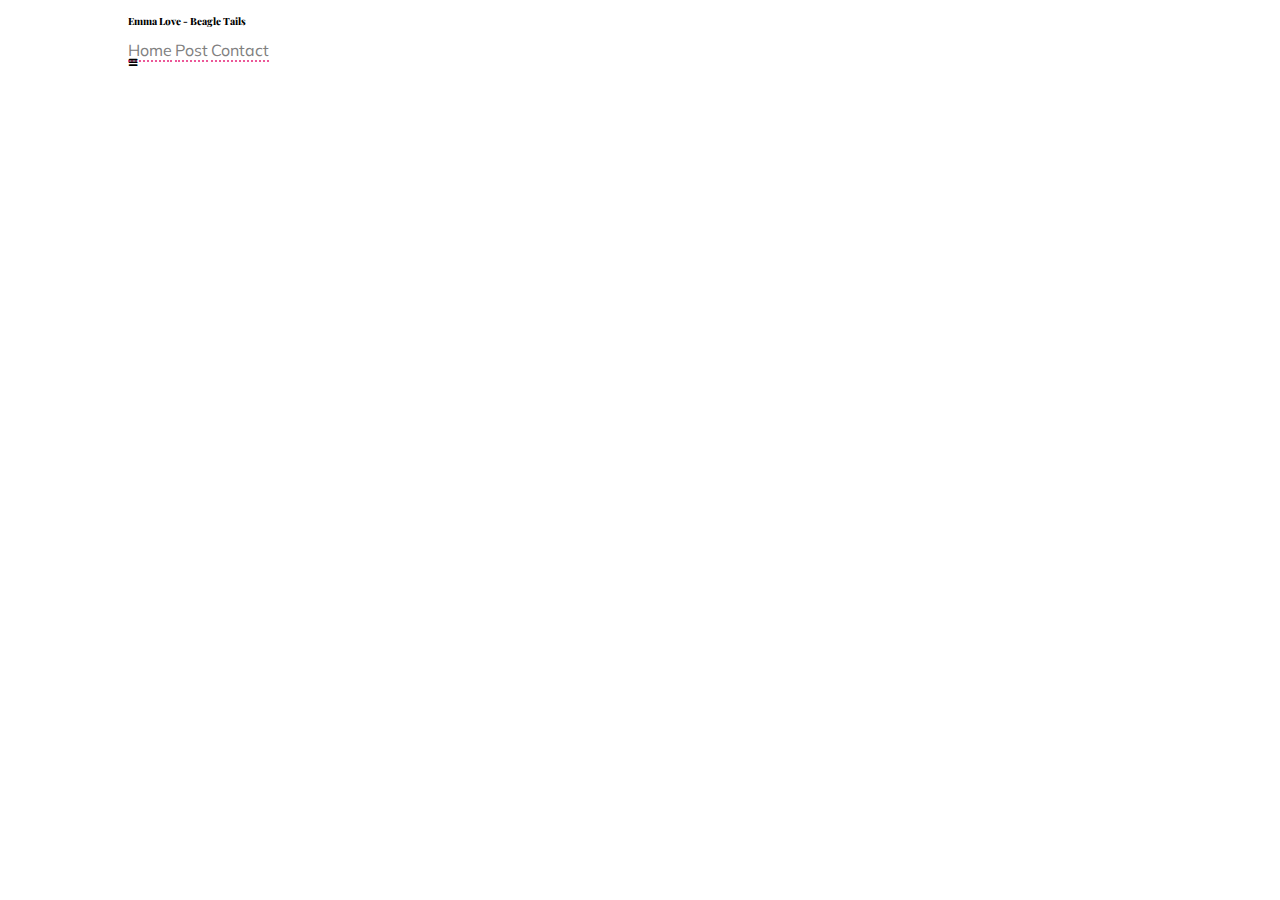
==== HTML Code/index.html @ 6b83d62a "setting up standard css and nav" ====
<!DOCTYPE html>
<html lang="en">

<head>
    <meta charset="UTF-8">
    <meta http-equiv="X-UA-Compatible" content="IE=edge">
    <meta name="viewport" content="width=device-width, initial-scale=1.0">
    <link rel="stylesheet" href="../CSS Style/reset.css">
    <link rel="stylesheet" href="../icofont/icofont.min.css">
    <link rel="stylesheet" href="../CSS Style/style.css">
    <title>Dog Blog - Emma Love</title>
</head>

<body>

    <div class="site-container">
        <nav>
            <div class="logo">
                <H2>Emma Love - Beagle Tails</H2>
            </div>
            <div class="nav">
                <a href="#home">Home</a>
                <a href="#post">Post</a>
                <a href="#contact">Contact</a>
            </div>
            <div class="mobile-menu">
                <i class="icofont-navigation-menu"></i>


            </div>
        </nav>
    </div>

</body>

</html>
---- CSS Style/style.css ----
@import url('https://fonts.googleapis.com/css2?family=Mulish:wght@400;500;700&family=Playfair+Display:wght@800&display=swap');

:root {
    --primary: #B8E8D1;
    --secondary: #D7F2E7;
    --pink: #EC5798;
    --hotpink: #DF4789;
}

html {
    font-size: 62.5%;
    scroll-behavior: smooth;
}

*::before::after {
    padding: 0;
    margin: 0;
    box-sizing: border-box;
}

body {
    font-family: 'Mulish', sans-serif;
}

h1,
h2,
h3 {
    font-family: "Playfair Display", serif;
    font-weight: 800;
    color: black;
    margin: 1.6rem 0;
}

p {
    font-weight: 400;
    margin: 1.6rem 0;
    font-size: 1.6rem;
    color: black;
    line-height: 1.5;
}

h1 {
    font-size: 3rem;
}


span {
    color: grey;
    font-size: 1.5rem;
    font-weight: 300;
}

a {
    text-decoration: dashed;
    margin: 1.6rem 0;
    color: gray;
    font-size: 1.6rem;
    border-bottom: 2px dotted var(--pink);
}

.site-container {
    width: 80%;
    margin: 0 auto;
}

img {
    max-width: 100%;
    height: auto;
}

hr {
    margin: 16px 0;
}

/* Navigation Section Below */

/* @media(max-width:320px) h1 {}

@media(min-width:321px) and (max-width:901px) h1 {}

@media(min-width:902px) h1 {} */
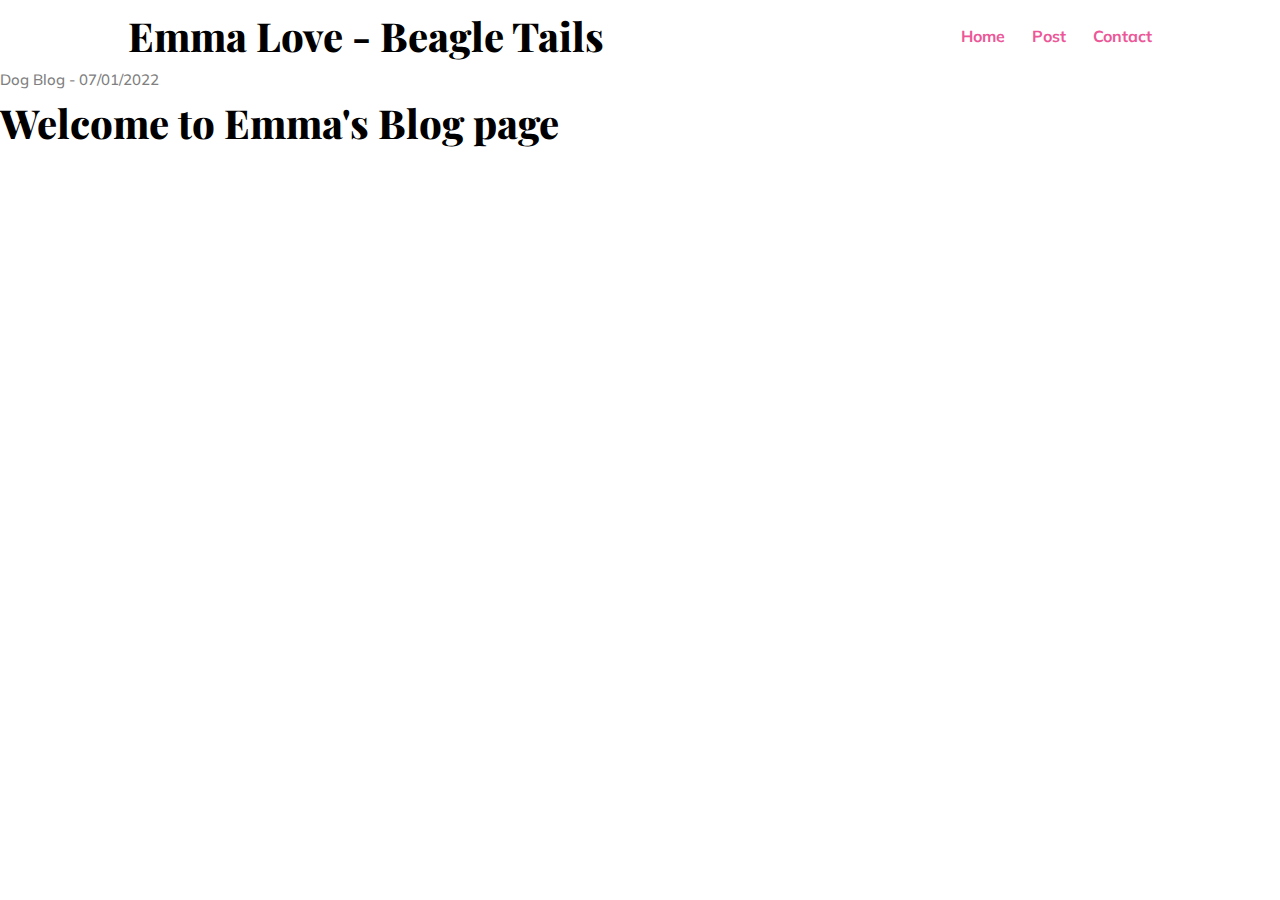
==== commit 9783f015: "finished nav basic, starting banner section" ====
--- a/HTML Code/index.html
+++ b/HTML Code/index.html
@@ -16,20 +16,30 @@
     <div class="site-container">
         <nav>
             <div class="logo">
-                <H2>Emma Love - Beagle Tails</H2>
+                <H1>Emma Love - Beagle Tails</H1>
             </div>
-            <div class="nav">
+            <div class="menu">
                 <a href="#home">Home</a>
                 <a href="#post">Post</a>
                 <a href="#contact">Contact</a>
             </div>
-            <div class="mobile-menu">
+            <!-- <div class="mobile-menu">
                 <i class="icofont-navigation-menu"></i>
-
-
-            </div>
+            </div> -->
         </nav>
     </div>
+
+    <!-- Blog Banner Section -->
+    <section class="Banner">
+        <div class="banner-left"></div>
+        <div class="banner-right">
+            <div class="banner-content">
+                <span> Dog Blog - 07/01/2022</span>
+                <h1> Welcome to Emma's Blog page</h1>
+            </div>
+        </div>
+
+    </section>
 
 </body>
 
--- a/CSS Style/style.css
+++ b/CSS Style/style.css
@@ -40,18 +40,18 @@
 }
 
 h1 {
-    font-size: 3rem;
+    font-size: 4rem;
 }
 
 
 span {
     color: grey;
     font-size: 1.5rem;
-    font-weight: 300;
+    font-weight: 500;
 }
 
 a {
-    text-decoration: dashed;
+    text-decoration: none;
     margin: 1.6rem 0;
     color: gray;
     font-size: 1.6rem;
@@ -74,6 +74,72 @@
 
 /* Navigation Section Below */
 
+nav {
+    position: relative;
+    display: flex;
+    align-items: center;
+    justify-content: space-between;
+}
+
+nav .menu a {
+    border-bottom: none;
+    color: var(--pink);
+    font-weight: 700;
+    margin-left: 24px;
+}
+
+/* .mobile-menu {
+    display: none;
+} */
+
+/* Banner Section */
+
+.banner {
+    display: grid;
+    grid-template-columns: 2fr 1 fr;
+}
+
+
+/* Media Queries Below */
+@media (max-width: 768px) {
+
+    h1 {
+        font-size: 3rem;
+    }
+
+    h2 {
+        font-size: 3rem;
+        letter-spacing: 1.5px;
+    }
+
+    h3 {
+        font-size: 2.5rem;
+        letter-spacing: 1.5px;
+    }
+
+    h4 {
+        font-size: 1.6rem;
+    }
+
+    /* .mobile-menu {
+        display: block;
+        font-size: 24px;
+    } */
+
+    .menu {
+        position: absolute;
+        width: 100%;
+        top: 100%;
+        z-index: 99;
+        /* display: none; */
+    }
+
+    .menu a {
+        padding: 32px 0;
+        font-size: 18px;
+    }
+}
+
 /* @media(max-width:320px) h1 {}
 
 @media(min-width:321px) and (max-width:901px) h1 {}
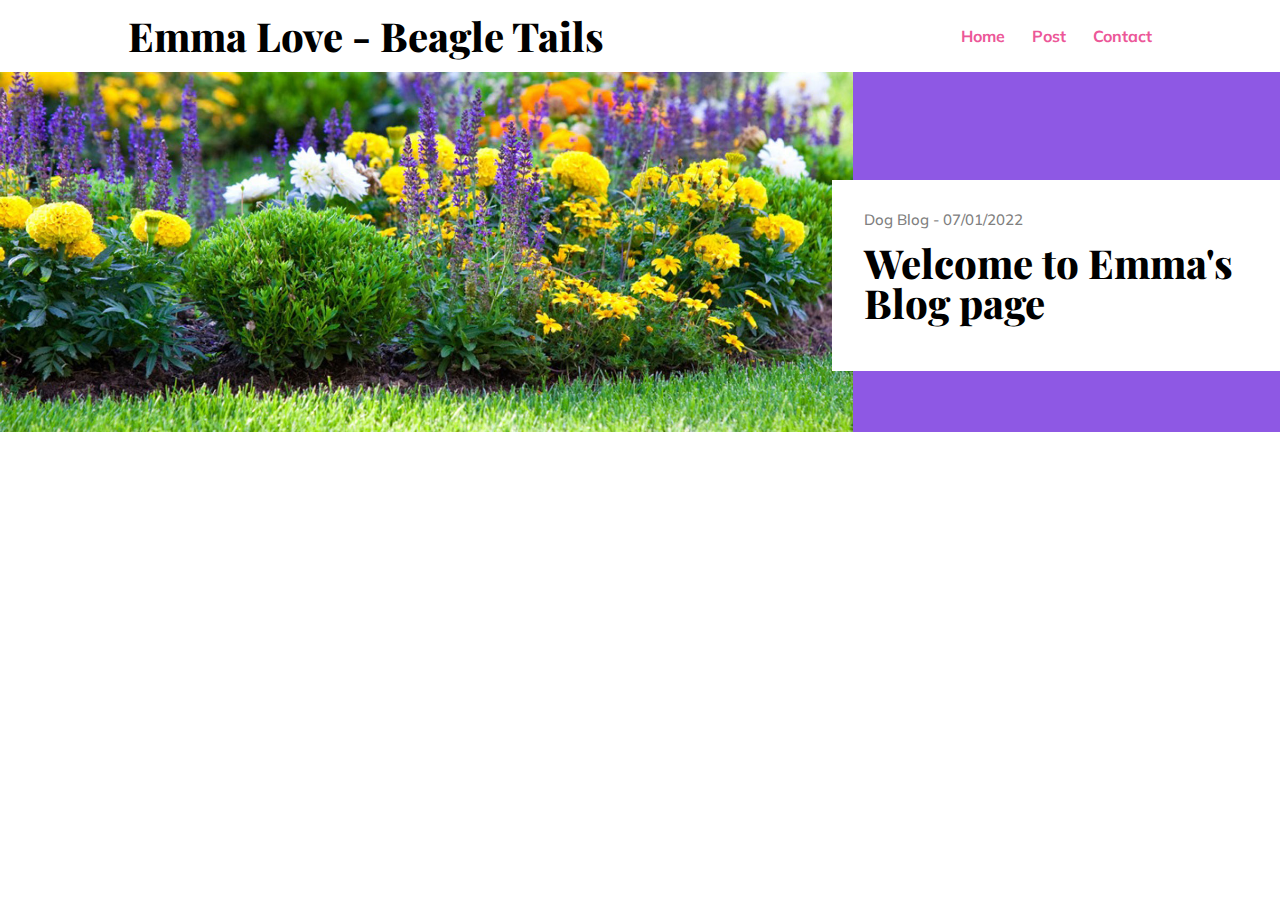
==== commit 89a3d7aa: "made the banner section in css" ====
--- a/HTML Code/index.html
+++ b/HTML Code/index.html
@@ -30,8 +30,9 @@
     </div>
 
     <!-- Blog Banner Section -->
-    <section class="Banner">
-        <div class="banner-left"></div>
+    <section class="banner">
+        <div class="banner-left">
+        </div>
         <div class="banner-right">
             <div class="banner-content">
                 <span> Dog Blog - 07/01/2022</span>
--- a/CSS Style/style.css
+++ b/CSS Style/style.css
@@ -5,6 +5,8 @@
     --secondary: #D7F2E7;
     --pink: #EC5798;
     --hotpink: #DF4789;
+    --lavendar: #8e58e4;
+
 }
 
 html {
@@ -96,9 +98,31 @@
 
 .banner {
     display: grid;
-    grid-template-columns: 2fr 1 fr;
+    grid-template-columns: 2fr 1fr;
+    position: relative;
 }
 
+.banner-left {
+    background-image: url(../images/flowers-1.jpg);
+    background-size: cover;
+    height: 40vh;
+    background-repeat: no-repeat;
+    background-position: center;
+}
+
+.banner .banner-right {
+    background-color: var(--lavendar);
+}
+
+.banner .banner-content {
+    position: absolute;
+    background-color: white;
+    padding: 32px;
+    width: 35%;
+    top: 30%;
+    left: 65%;
+
+}
 
 /* Media Queries Below */
 @media (max-width: 768px) {
@@ -138,6 +162,21 @@
         padding: 32px 0;
         font-size: 18px;
     }
+
+    .banner {
+        padding: 50px;
+    }
+
+    .banner .banner-content {
+        left: 45%;
+    }
+
+    span {
+        display: flex;
+        justify-content: flex-start;
+        text-align: left;
+
+    }
 }
 
 /* @media(max-width:320px) h1 {}
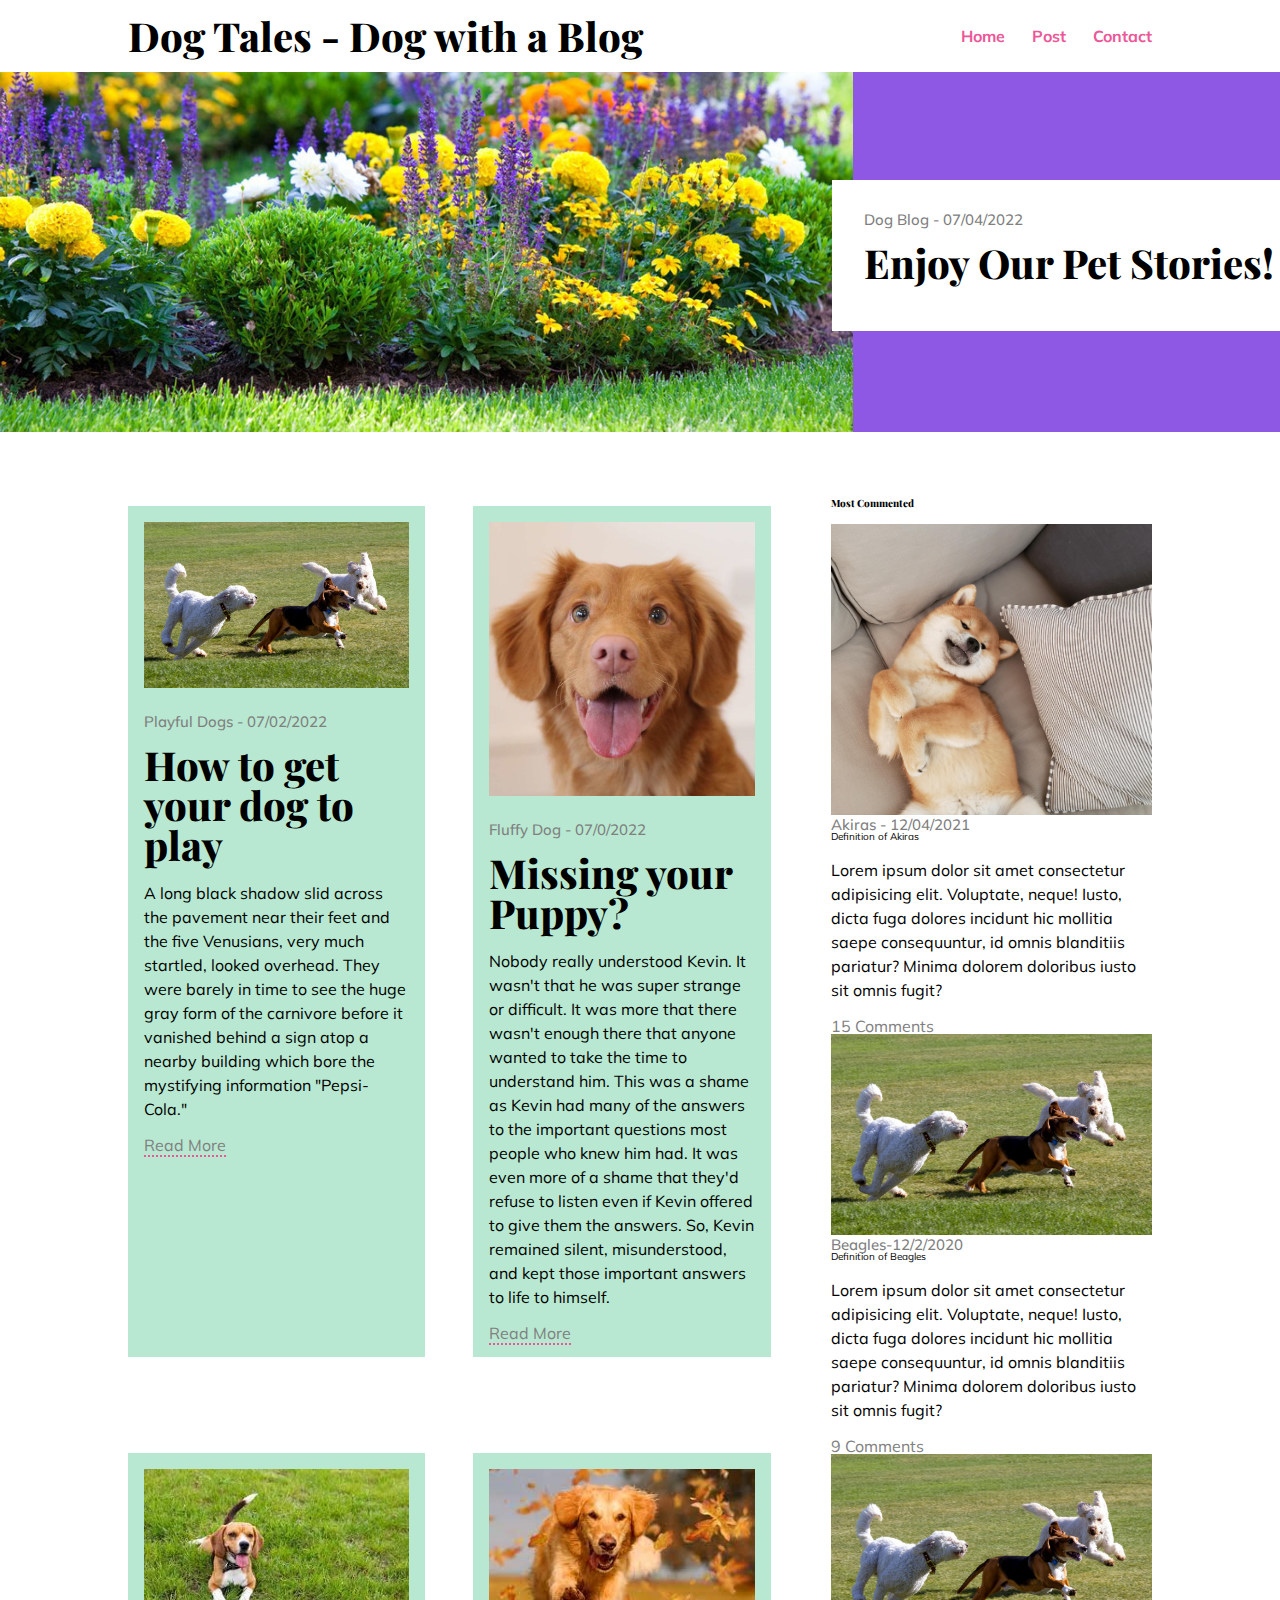
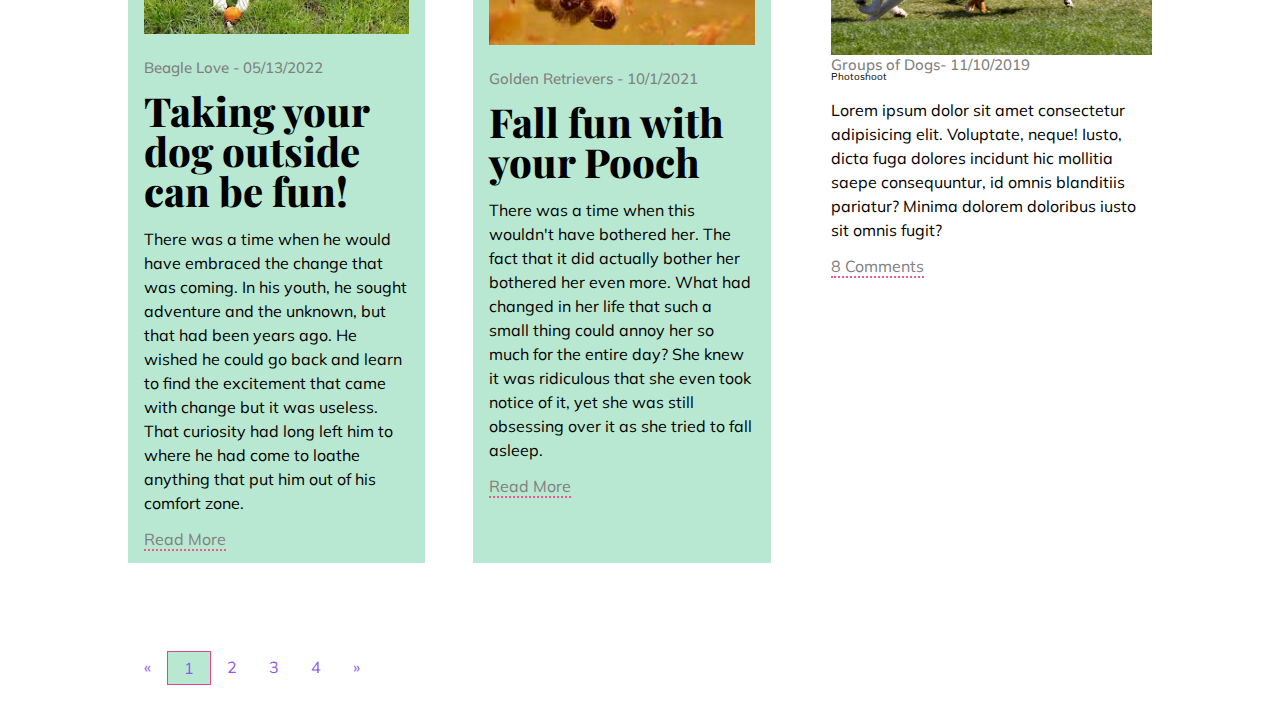
==== commit 6b31e01c: "Adding blog content on front page" ====
--- a/HTML Code/index.html
+++ b/HTML Code/index.html
@@ -16,7 +16,7 @@
     <div class="site-container">
         <nav>
             <div class="logo">
-                <H1>Emma Love - Beagle Tails</H1>
+                <H1>Dog Tales - Dog with a Blog</H1>
             </div>
             <div class="menu">
                 <a href="#home">Home</a>
@@ -35,12 +35,147 @@
         </div>
         <div class="banner-right">
             <div class="banner-content">
-                <span> Dog Blog - 07/01/2022</span>
-                <h1> Welcome to Emma's Blog page</h1>
+                <span> Dog Blog - 07/04/2022</span>
+                <h1> Enjoy Our Pet Stories!</h1>
             </div>
         </div>
+    </section>
 
-    </section>
+    <!-- Blog Section -->
+
+    <div class="site-container">
+        <main>
+            <div class="blog">
+
+                <div class="blog-post">
+                    <div class="thumbnail">
+                        <img src="../images/dogs.jpg" alt="dogs playing">
+                    </div>
+                    <div class="blog-content">
+                        <span> Playful Dogs - 07/02/2022</span>
+                        <h1> How to get your dog to play</h1>
+                        <p>A long black shadow slid across the pavement near their feet and the five Venusians, very
+                            much startled, looked
+                            overhead. They were barely in time to see the huge gray form of the carnivore before it
+                            vanished behind a sign atop a
+                            nearby building which bore the mystifying information "Pepsi-Cola."</p>
+                        <a href="">Read More</a>
+                    </div>
+                </div>
+                <div class="blog-post">
+                    <div class="thumbnail">
+                        <img src="../images/golden dog.jpg" alt="golden dog smiling">
+                    </div>
+                    <div class="blog-content">
+                        <span> Fluffy Dog - 07/0/2022</span>
+                        <h1> Missing your Puppy?</h1>
+                        <p>Nobody really understood Kevin. It wasn't that he was super strange or difficult. It was more
+                            that there wasn't enough
+                            there that anyone wanted to take the time to understand him. This was a shame as Kevin had
+                            many of the answers to the
+                            important questions most people who knew him had. It was even more of a shame that they'd
+                            refuse to listen even if Kevin
+                            offered to give them the answers. So, Kevin remained silent, misunderstood, and kept those
+                            important answers to life to
+                            himself.</p>
+                        <a href="">Read More</a>
+
+                    </div>
+                </div>
+                <div class="blog-post">
+                    <div class="thumbnail">
+                        <img src="../images/beagle.jpg" alt="beagle">
+                    </div>
+                    <div class="blog-content">
+                        <span> Beagle Love - 05/13/2022</span>
+                        <h1> Taking your dog outside can be fun!</h1>
+                        <p>There was a time when he would have embraced the change that was coming. In his youth, he
+                            sought adventure and the
+                            unknown, but that had been years ago. He wished he could go back and learn to find the
+                            excitement that came with change
+                            but it was useless. That curiosity had long left him to where he had come to loathe anything
+                            that put him out of his
+                            comfort zone.</p>
+                        <a href="">Read More</a>
+
+                    </div>
+                </div>
+                <div class="blog-post">
+                    <div class="thumbnail">
+                        <img src="../images/golden dog jump.jpg" alt="golden dog jumping">
+                    </div>
+                    <div class="blog-content">
+                        <span> Golden Retrievers - 10/1/2021</span>
+                        <h1> Fall fun with your Pooch</h1>
+                        <p>There was a time when this wouldn't have bothered her. The fact that it did actually bother
+                            her bothered her even more.
+                            What had changed in her life that such a small thing could annoy her so much for the entire
+                            day? She knew it was
+                            ridiculous that she even took notice of it, yet she was still obsessing over it as she tried
+                            to fall asleep.</p>
+                        <a href="">Read More</a>
+                    </div>
+                </div>
+                <div class="pagination">
+                    <a href="#">&laquo;</a>
+                    <a href="" class="active">1</a>
+                    <a href="">2</a>
+                    <a href="">3</a>
+                    <a href="">4</a>
+                    <a href="#">&raquo;</a>
+                </div>
+
+            </div>
+            <aside>
+                <div class="commented-post">
+                    <header>
+                        <h3>Most Commented</h3>
+                    </header>
+                    <div class="wrapper">
+                        <div class="thumb">
+                            <img src="../images/akira laying.jpg" alt="beagle">
+                        </div>
+                        <div class="content">
+                            <span>Akiras - 12/04/2021</span>
+                            <h4>Definition of Akiras</h4>
+                            <p>Lorem ipsum dolor sit amet consectetur adipisicing elit. Voluptate, neque! Iusto, dicta
+                                fuga dolores incidunt hic mollitia saepe consequuntur, id omnis blanditiis pariatur?
+                                Minima dolorem doloribus iusto sit omnis fugit?</p>
+                            <a href="">15 Comments</a>
+                        </div>
+                    </div>
+                    <div class="wrapper">
+                        <div class="thumb">
+                            <img src="../images/dogs.jpg"" alt=" beagle">
+                        </div>
+                        <div class="content">
+                            <span>Beagles-12/2/2020</span>
+                            <h4>Definition of Beagles</h4>
+                            <p>Lorem ipsum dolor sit amet consectetur adipisicing elit. Voluptate, neque! Iusto, dicta
+                                fuga dolores incidunt hic mollitia saepe consequuntur, id omnis blanditiis pariatur?
+                                Minima dolorem doloribus iusto sit omnis fugit?</p>
+                            <a href="">9 Comments</a>
+                        </div>
+                    </div>
+                    <div class="wrapper">
+                        <div class="thumb">
+                            <img src="../images/dogs.jpg" alt="">
+                        </div>
+                        <div class="content">
+                            <span>Groups of Dogs- 11/10/2019</span>
+                            <h4>Photoshoot</h4>
+                            <p>Lorem ipsum dolor sit amet consectetur adipisicing elit. Voluptate, neque! Iusto, dicta
+                                fuga dolores incidunt hic mollitia saepe consequuntur, id omnis blanditiis pariatur?
+                                Minima dolorem doloribus iusto sit omnis fugit?</p>
+                            <a href="">8 Comments</a>
+                        </div>
+                    </div>
+
+                </div>
+            </aside>
+        </main>
+
+    </div>
 
 </body>
 
--- a/CSS Style/style.css
+++ b/CSS Style/style.css
@@ -124,6 +124,54 @@
 
 }
 
+/* Blog Section */
+
+main {
+    display: grid;
+    grid-template-columns: 2fr 1fr;
+    margin-top: 50px;
+    gap: 60px;
+}
+
+.blog {
+    display: grid;
+    grid-template-columns: 1fr 1fr;
+    gap: 48px;
+}
+
+.blog .thumbnail {
+    object-fit: contain;
+}
+
+.blog-post {
+    background-color: var(--primary);
+    margin: 24px 0;
+    padding: 16px;
+}
+
+.blog-content {
+    margin-top: 24px;
+}
+
+.pagination {
+    display: inline-block;
+}
+
+.pagination .active {
+    border: 1px solid var(--hotpink);
+    background-color: var(--primary);
+}
+
+.pagination a {
+    color: var(--lavendar);
+    float: left;
+    padding: 8px 16px;
+    text-decoration: none;
+    border: 0;
+}
+
+
+
 /* Media Queries Below */
 @media (max-width: 768px) {
 
@@ -145,10 +193,19 @@
         font-size: 1.6rem;
     }
 
-    /* .mobile-menu {
-        display: block;
-        font-size: 24px;
-    } */
+    .banner {
+        grid-template-columns: 1fr;
+    }
+
+    .banner .banner-content {
+        top: 50%;
+        left: 50%;
+        transform: translate(-50%, -50%);
+        width: 80%;
+        background-color: white;
+
+    }
+
 
     .menu {
         position: absolute;
@@ -177,6 +234,16 @@
         text-align: left;
 
     }
+
+    .blog {
+        grid-template-columns: 1fr;
+    }
+
+
+    /* .mobile-menu {
+            display: block;
+            font-size: 24px;
+        } */
 }
 
 /* @media(max-width:320px) h1 {}
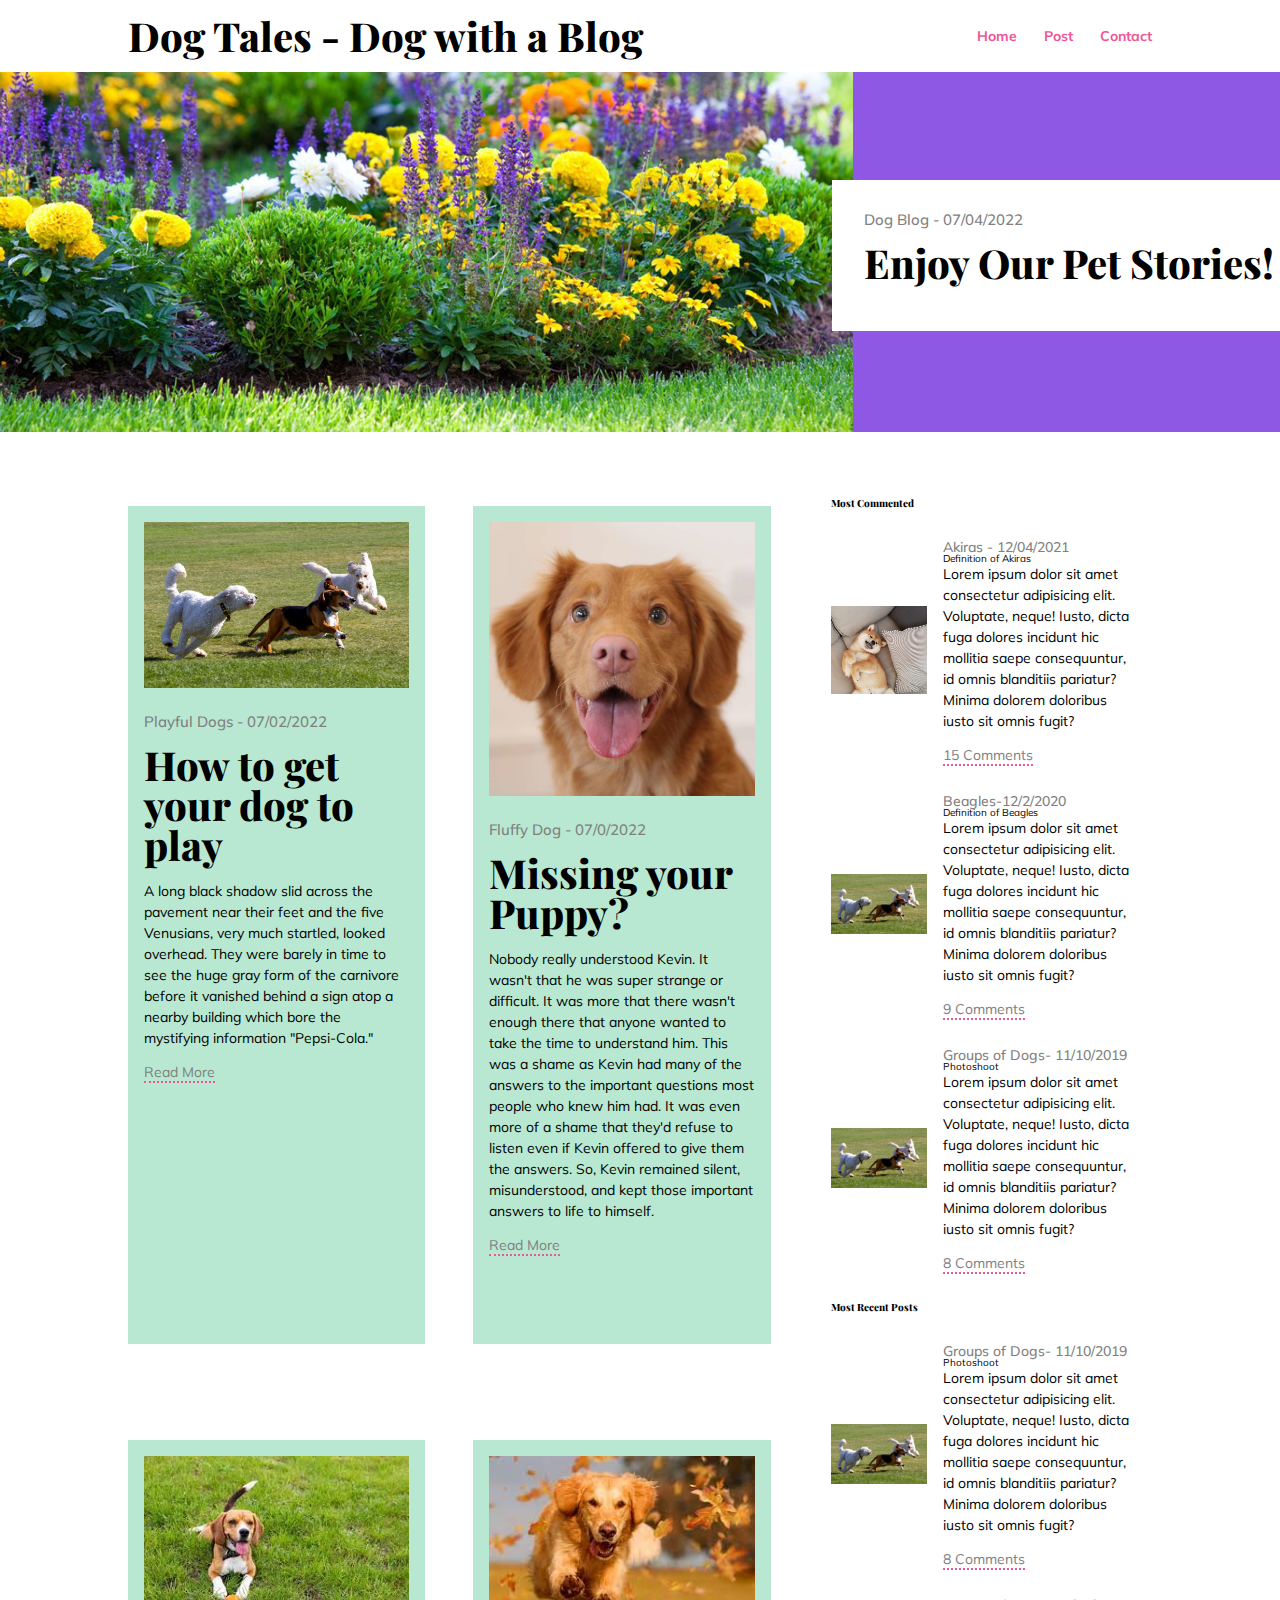
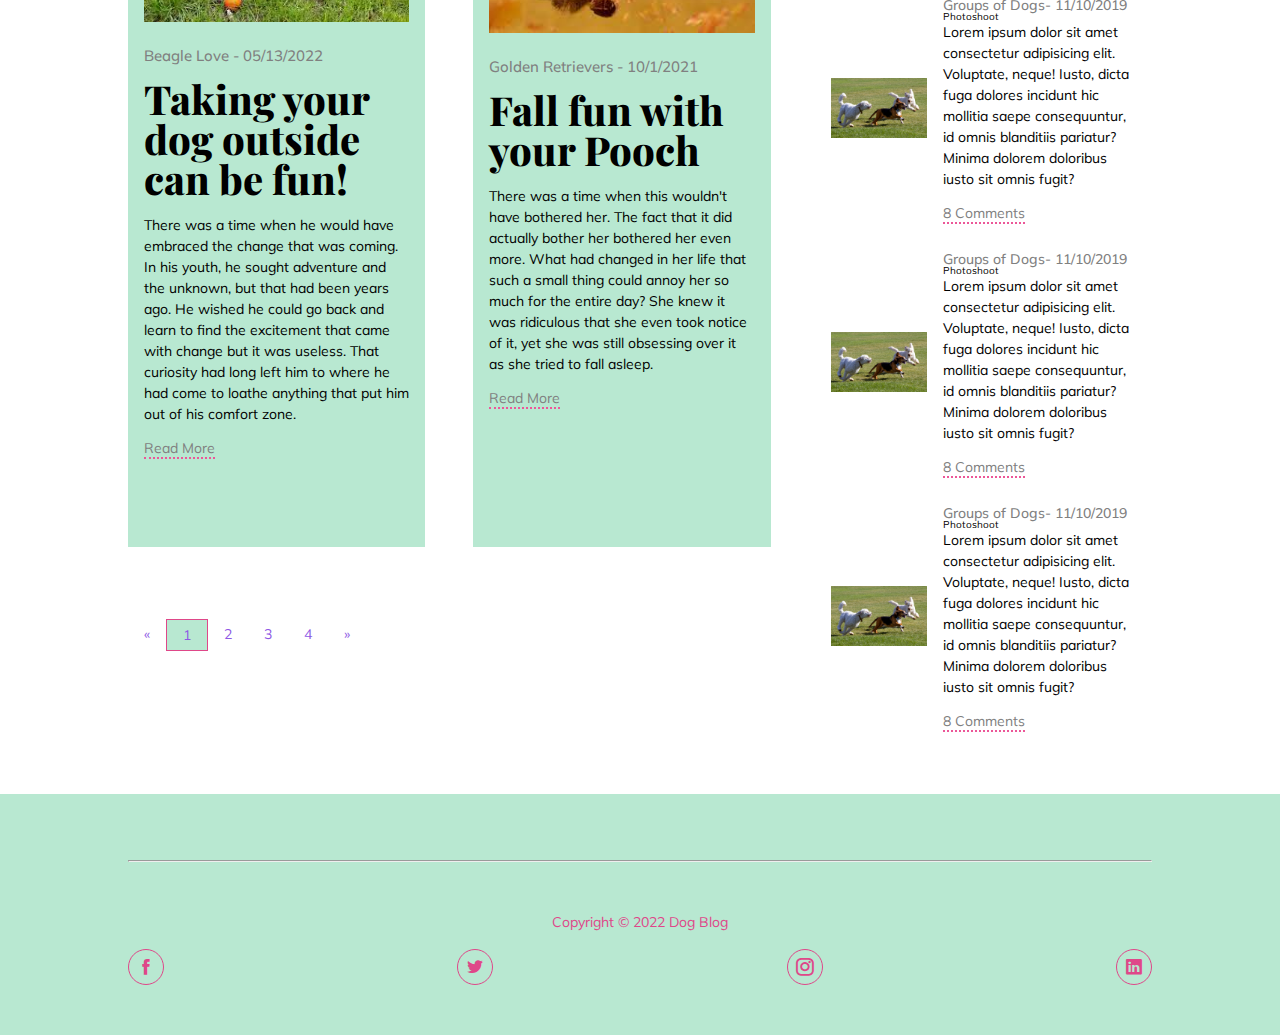
==== commit d1eccb6c: "finished main page and footer" ====
--- a/HTML Code/index.html
+++ b/HTML Code/index.html
@@ -172,11 +172,90 @@
                     </div>
 
                 </div>
+                <div class="recent-post">
+                    <header>
+                        <h3> Most Recent Posts</h3>
+                        <div class="wrapper">
+                            <div class="thumb">
+                                <img src="../images/dogs.jpg" alt="">
+                            </div>
+                            <div class="content">
+                                <span>Groups of Dogs- 11/10/2019</span>
+                                <h4>Photoshoot</h4>
+                                <p>Lorem ipsum dolor sit amet consectetur adipisicing elit. Voluptate, neque! Iusto,
+                                    dicta
+                                    fuga dolores incidunt hic mollitia saepe consequuntur, id omnis blanditiis pariatur?
+                                    Minima dolorem doloribus iusto sit omnis fugit?</p>
+                                <a href="">8 Comments</a>
+                            </div>
+                        </div>
+                        <div class="wrapper">
+                            <div class="thumb">
+                                <img src="../images/dogs.jpg" alt="">
+                            </div>
+                            <div class="content">
+                                <span>Groups of Dogs- 11/10/2019</span>
+                                <h4>Photoshoot</h4>
+                                <p>Lorem ipsum dolor sit amet consectetur adipisicing elit. Voluptate, neque! Iusto,
+                                    dicta
+                                    fuga dolores incidunt hic mollitia saepe consequuntur, id omnis blanditiis pariatur?
+                                    Minima dolorem doloribus iusto sit omnis fugit?</p>
+                                <a href="">8 Comments</a>
+                            </div>
+                        </div>
+                        <div class="wrapper">
+                            <div class="thumb">
+                                <img src="../images/dogs.jpg" alt="">
+                            </div>
+                            <div class="content">
+                                <span>Groups of Dogs- 11/10/2019</span>
+                                <h4>Photoshoot</h4>
+                                <p>Lorem ipsum dolor sit amet consectetur adipisicing elit. Voluptate, neque! Iusto,
+                                    dicta
+                                    fuga dolores incidunt hic mollitia saepe consequuntur, id omnis blanditiis pariatur?
+                                    Minima dolorem doloribus iusto sit omnis fugit?</p>
+                                <a href="">8 Comments</a>
+                            </div>
+                        </div>
+                        <div class="wrapper">
+                            <div class="thumb">
+                                <img src="../images/dogs.jpg" alt="">
+                            </div>
+                            <div class="content">
+                                <span>Groups of Dogs- 11/10/2019</span>
+                                <h4>Photoshoot</h4>
+                                <p>Lorem ipsum dolor sit amet consectetur adipisicing elit. Voluptate, neque! Iusto,
+                                    dicta
+                                    fuga dolores incidunt hic mollitia saepe consequuntur, id omnis blanditiis pariatur?
+                                    Minima dolorem doloribus iusto sit omnis fugit?</p>
+                                <a href="">8 Comments</a>
+                            </div>
+                        </div>
+                    </header>
+                </div>
+
             </aside>
         </main>
 
     </div>
 
+    <footer>
+        <div class="site-container">
+            <hr>
+            <div class="footer-left">
+                <p>Copyright &copy; 2022 Dog Blog</p>
+            </div>
+            <div class="social-icons">
+                <i class="icofont-facebook"></i>
+                <i class="icofont-twitter"></i>
+                <i class="icofont-instagram"></i>
+                <i class="icofont-linkedin"></i>
+
+
+            </div>
+        </div>
+    </footer>
+
 </body>
 
 </html>--- a/CSS Style/style.css
+++ b/CSS Style/style.css
@@ -170,6 +170,60 @@
     border: 0;
 }
 
+/* Aside Section */
+.wrapper {
+    display: flex;
+    align-items: center;
+}
+
+.wrapper .thumb {
+    flex: 1;
+}
+
+.wrapper .content {
+    flex: 2;
+    padding: 16px;
+}
+
+.wrapper span,
+p,
+a {
+    font-size: 1.4rem;
+    margin-top: 0;
+}
+
+
+/* footer */
+
+footer {
+    background-color: var(--primary);
+    margin-top: 50px;
+    padding: 50px 0;
+}
+
+footer p {
+    color: var(--hotpink);
+}
+
+.footer-left {
+    margin-top: 50px;
+    display: flex;
+    justify-content: center;
+}
+
+.social-icons {
+    display: flex;
+    justify-content: space-between;
+}
+
+.social-icons i {
+    color: var(--hotpink);
+    font-size: 18px;
+    border: 1px solid var(--hotpink);
+    border-radius: 50%;
+    padding: 8px;
+}
+
 
 
 /* Media Queries Below */
@@ -239,6 +293,43 @@
         grid-template-columns: 1fr;
     }
 
+    .site-container {
+        width: 100%;
+        padding: 0 24px;
+    }
+
+    .main {
+        grid-template-columns: 1fr;
+    }
+
+    .wrapper {
+        margin: 24px 0;
+    }
+
+    .footer-left {
+        grid-template-columns: 1fr;
+        justify-items: first baseline;
+    }
+
+    .social-icons {
+        justify-content: center;
+    }
+
+    .social-icons i {
+        color: var(--hotpink);
+        font-size: 10px;
+        border: 1px solid var(--hotpink);
+        border-radius: 50%;
+        padding: 8px;
+
+    }
+
+
+
+
+
+
+
 
     /* .mobile-menu {
             display: block;
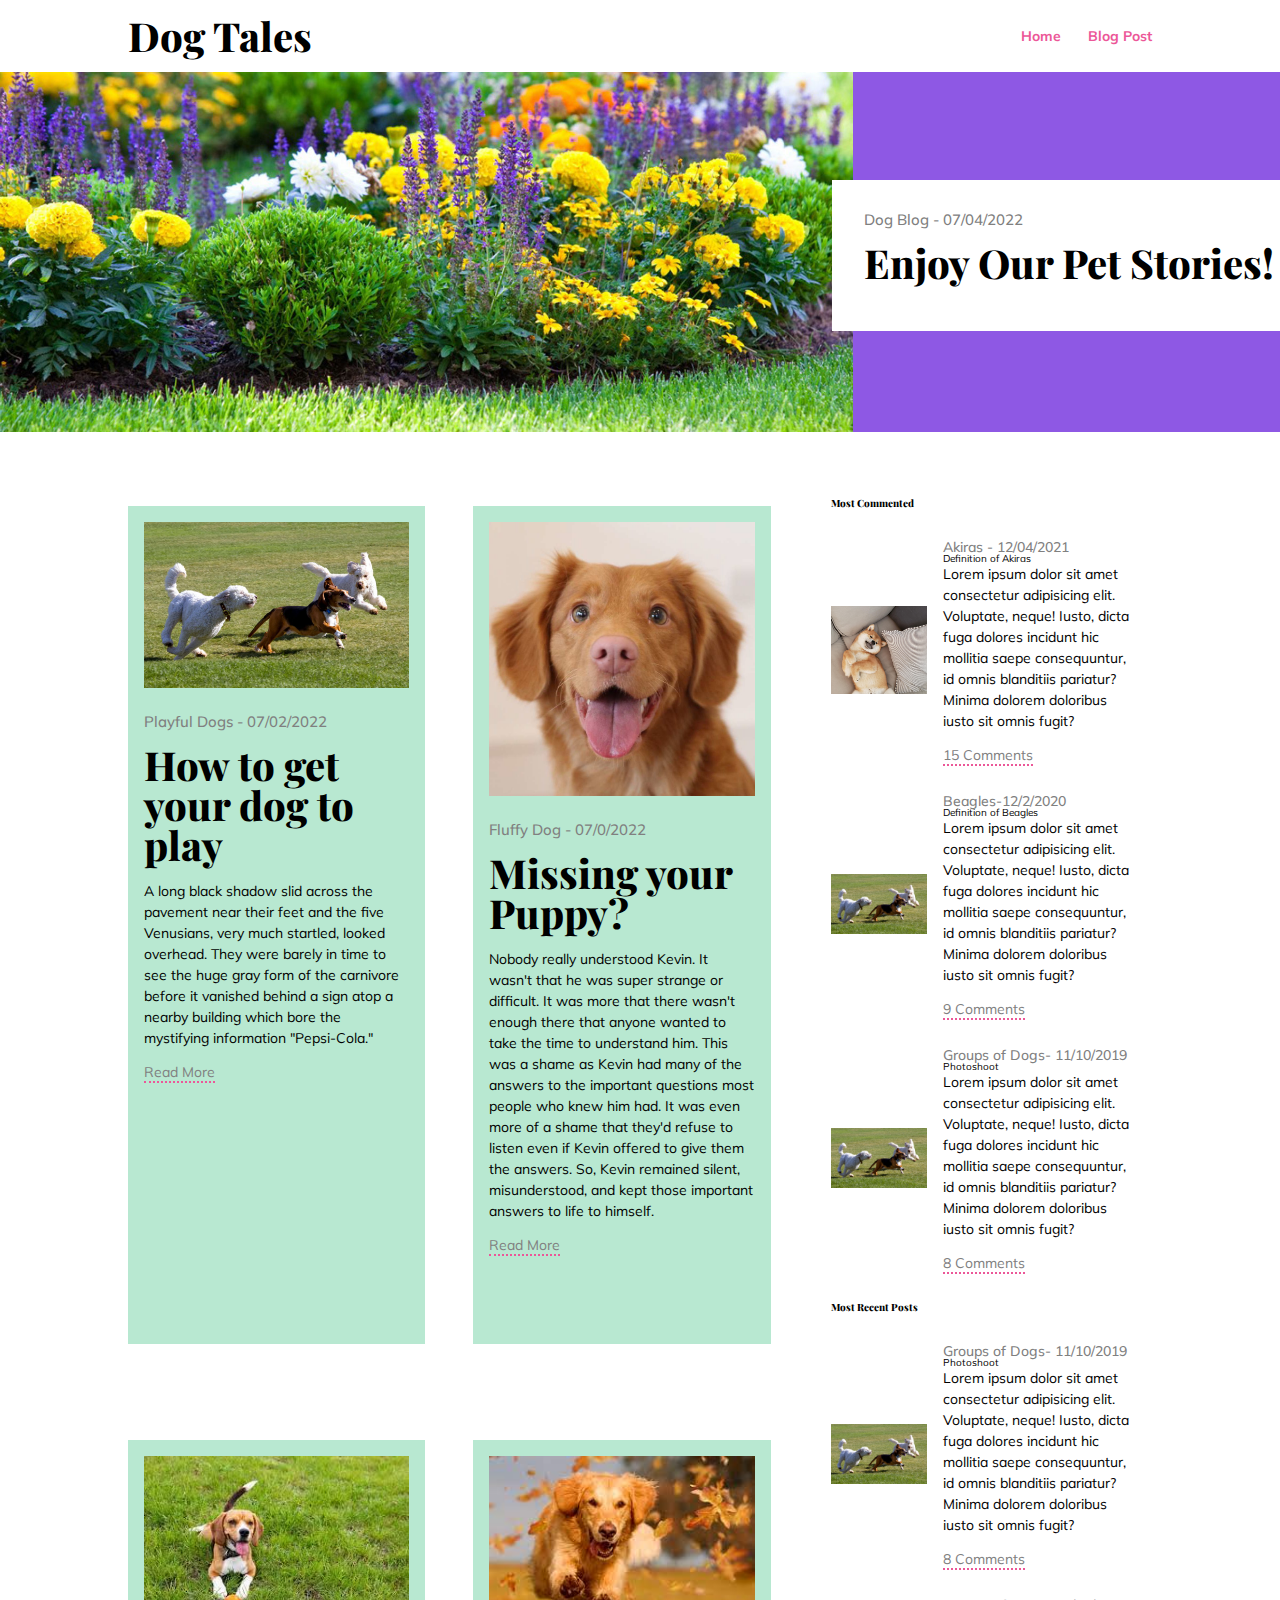
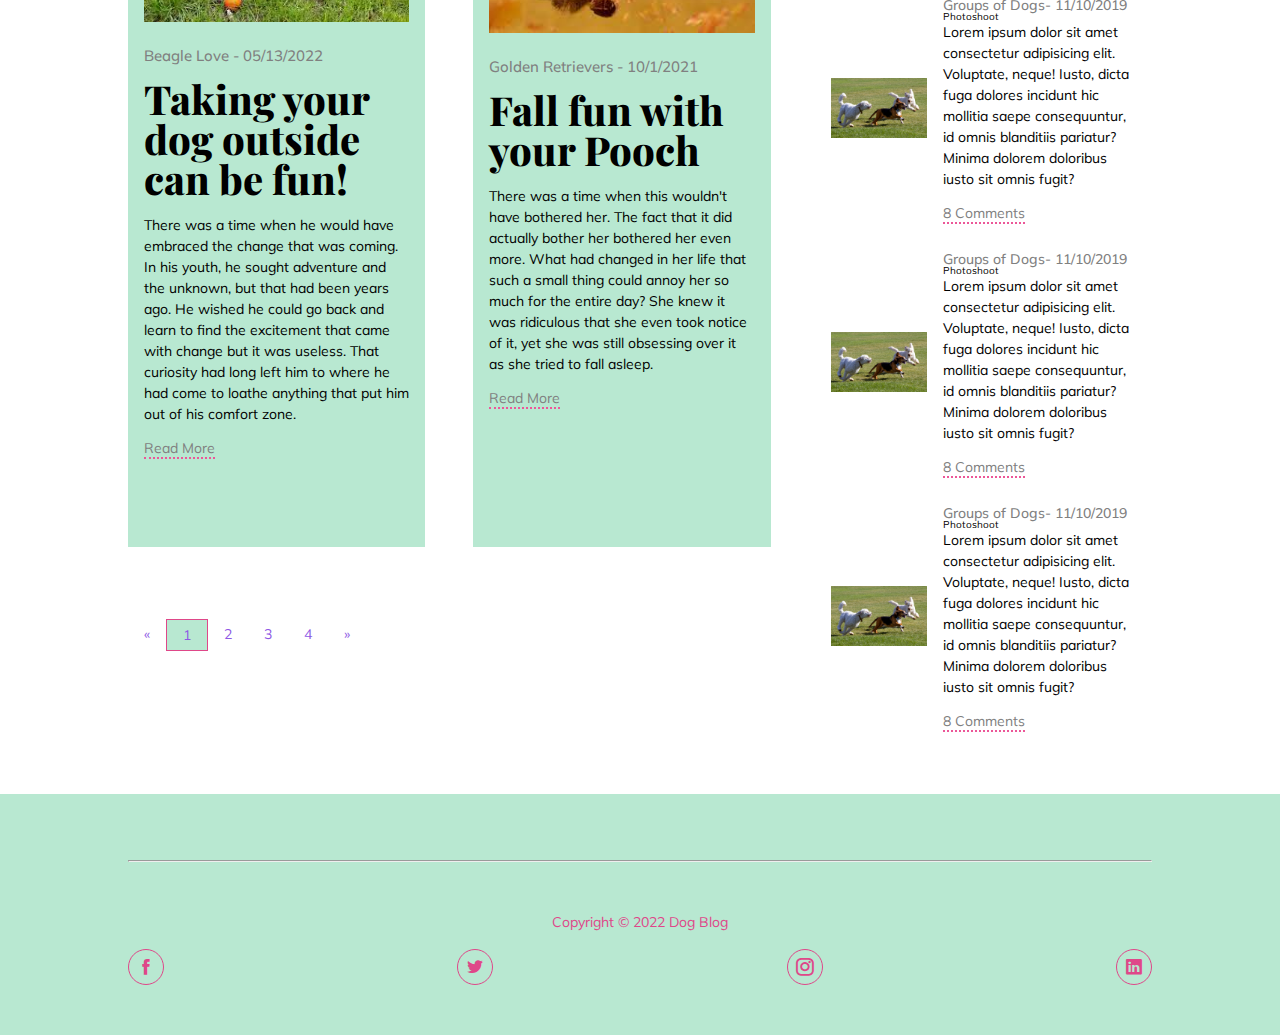
==== commit 06f06ed8: "created about me section" ====
--- a/HTML Code/index.html
+++ b/HTML Code/index.html
@@ -8,24 +8,19 @@
     <link rel="stylesheet" href="../CSS Style/reset.css">
     <link rel="stylesheet" href="../icofont/icofont.min.css">
     <link rel="stylesheet" href="../CSS Style/style.css">
-    <title>Dog Blog - Emma Love</title>
+    <title>Dog Blog</title>
 </head>
 
 <body>
-
     <div class="site-container">
         <nav>
             <div class="logo">
-                <H1>Dog Tales - Dog with a Blog</H1>
+                <H1>Dog Tales</H1>
             </div>
             <div class="menu">
                 <a href="#home">Home</a>
-                <a href="#post">Post</a>
-                <a href="#contact">Contact</a>
-            </div>
-            <!-- <div class="mobile-menu">
-                <i class="icofont-navigation-menu"></i>
-            </div> -->
+                <a href="../HTML Code/blogpost.html">Blog Post</a>
+            </div>
         </nav>
     </div>
 
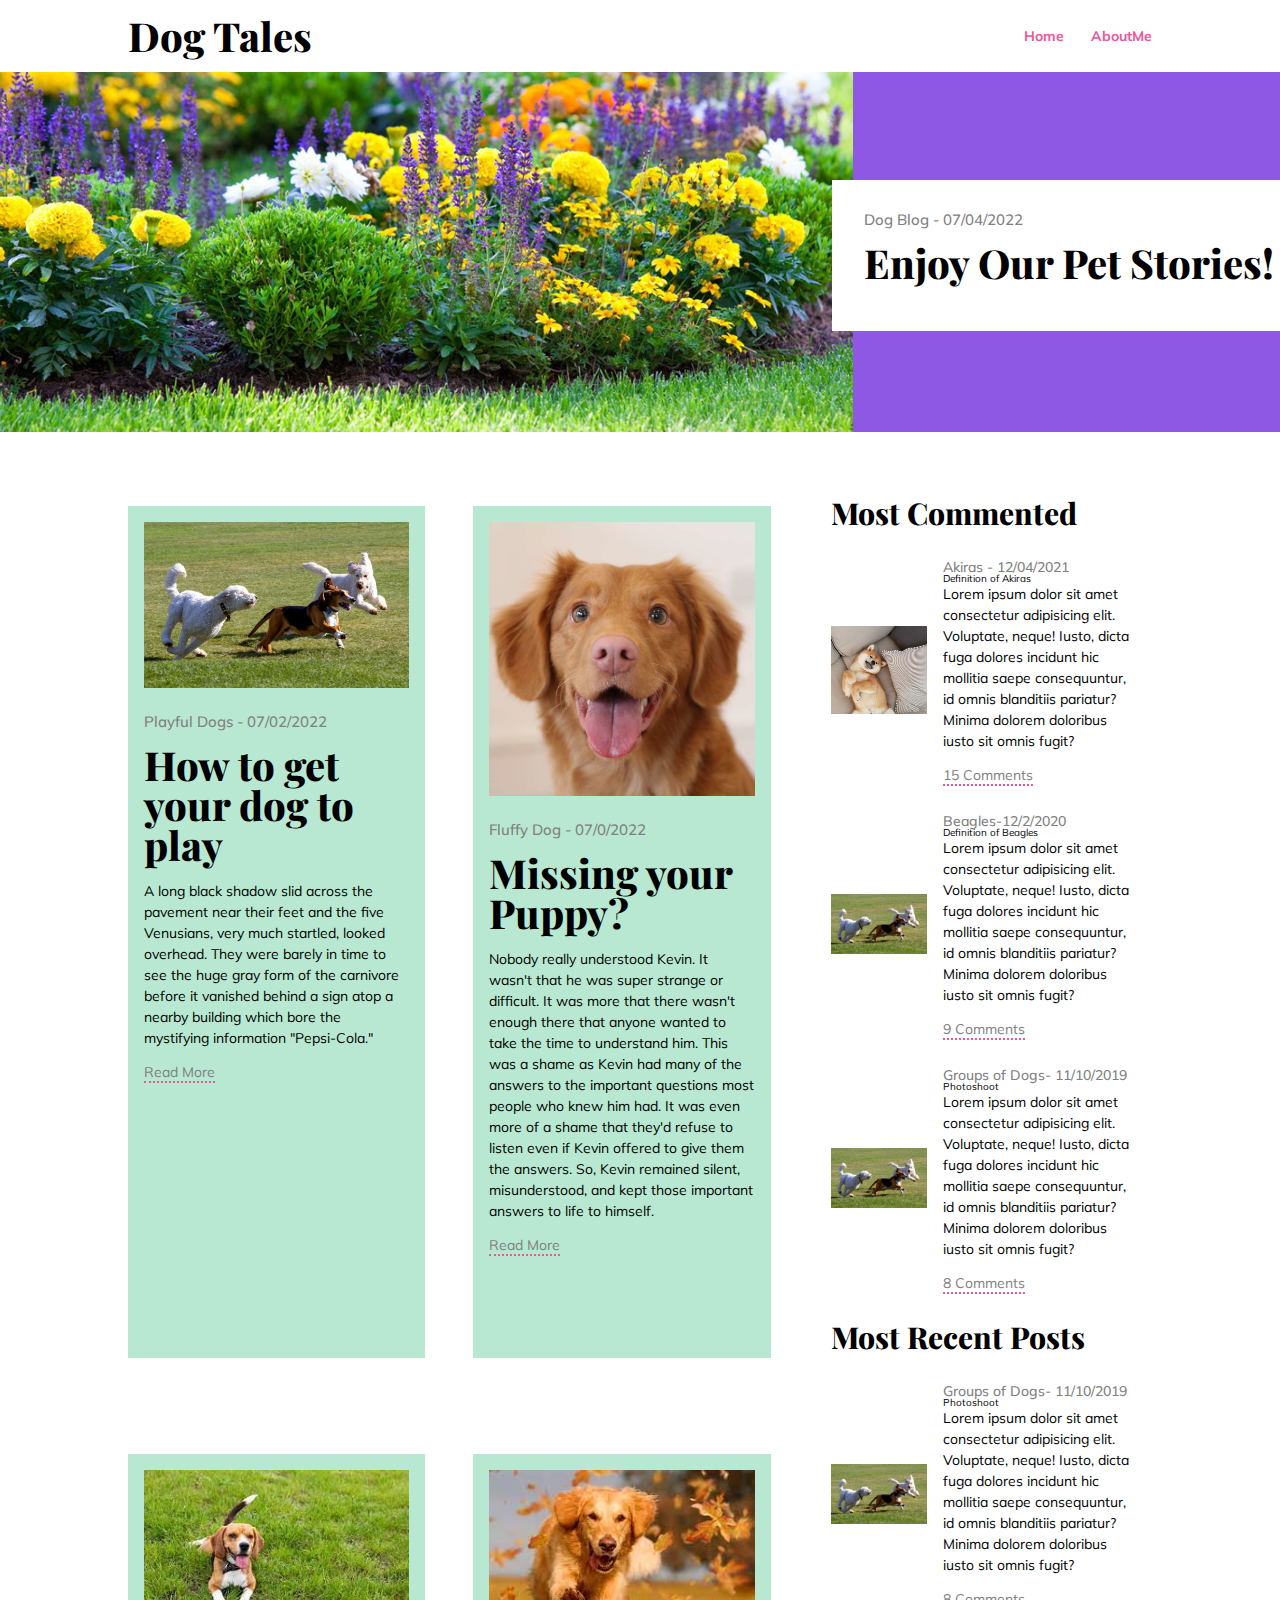
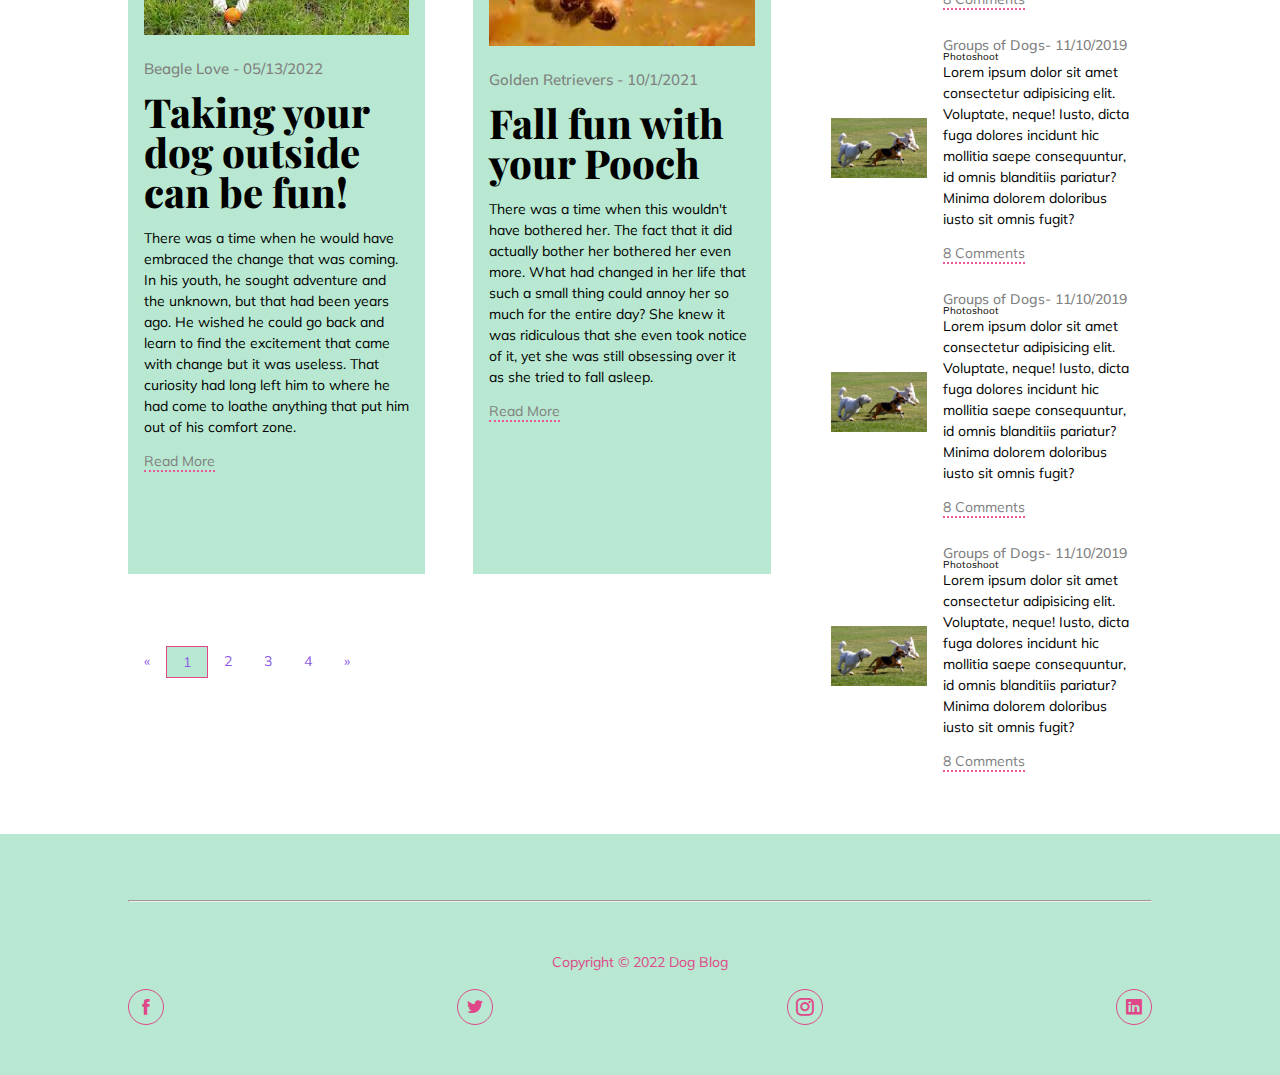
==== commit 2a74dba3: "change name of blog post to about me" ====
--- a/HTML Code/index.html
+++ b/HTML Code/index.html
@@ -19,7 +19,7 @@
             </div>
             <div class="menu">
                 <a href="#home">Home</a>
-                <a href="../HTML Code/blogpost.html">Blog Post</a>
+                <a href="../HTML Code/blogpost.html">AboutMe</a>
             </div>
         </nav>
     </div>
--- a/CSS Style/style.css
+++ b/CSS Style/style.css
@@ -11,7 +11,6 @@
 
 html {
     font-size: 62.5%;
-    scroll-behavior: smooth;
 }
 
 *::before::after {
@@ -90,10 +89,6 @@
     margin-left: 24px;
 }
 
-/* .mobile-menu {
-    display: none;
-} */
-
 /* Banner Section */
 
 .banner {
@@ -192,6 +187,10 @@
     margin-top: 0;
 }
 
+h3 {
+    font-size: 3rem;
+}
+
 
 /* footer */
 
@@ -239,7 +238,7 @@
     }
 
     h3 {
-        font-size: 2.5rem;
+        font-size: 2rem;
         letter-spacing: 1.5px;
     }
 
@@ -321,24 +320,21 @@
         border: 1px solid var(--hotpink);
         border-radius: 50%;
         padding: 8px;
-
-    }
-
-
-
-
-
-
-
-
-    /* .mobile-menu {
-            display: block;
-            font-size: 24px;
-        } */
-}
-
-/* @media(max-width:320px) h1 {}
-
-@media(min-width:321px) and (max-width:901px) h1 {}
-
-@media(min-width:902px) h1 {} */+    }
+
+    .pagination {
+        display: inline-block;
+    }
+
+    .pagination .active {
+        border: 1px solid var(--hotpink);
+        background-color: var(--primary);
+    }
+
+    .pagination a {
+        color: var(--lavendar);
+        float: left;
+        padding: 2px 4px;
+        text-decoration: none;
+        border: 0;
+    }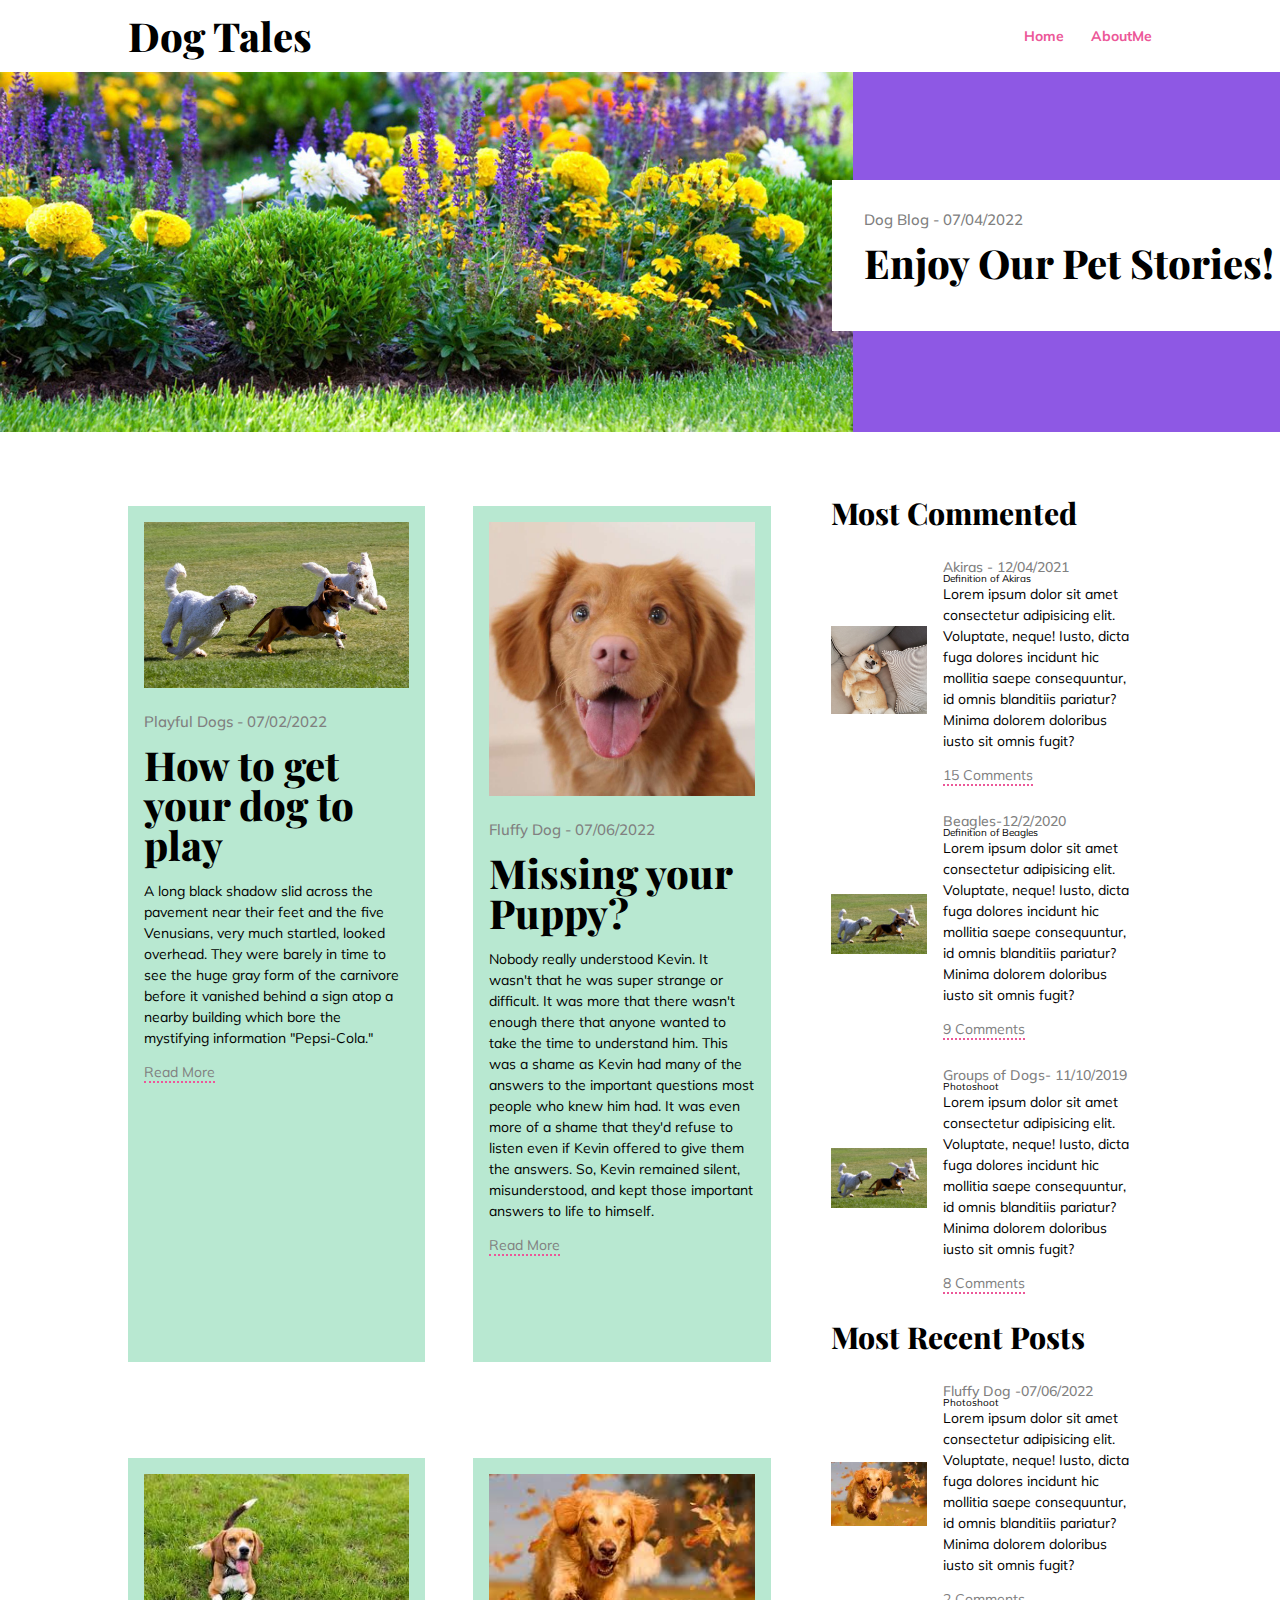
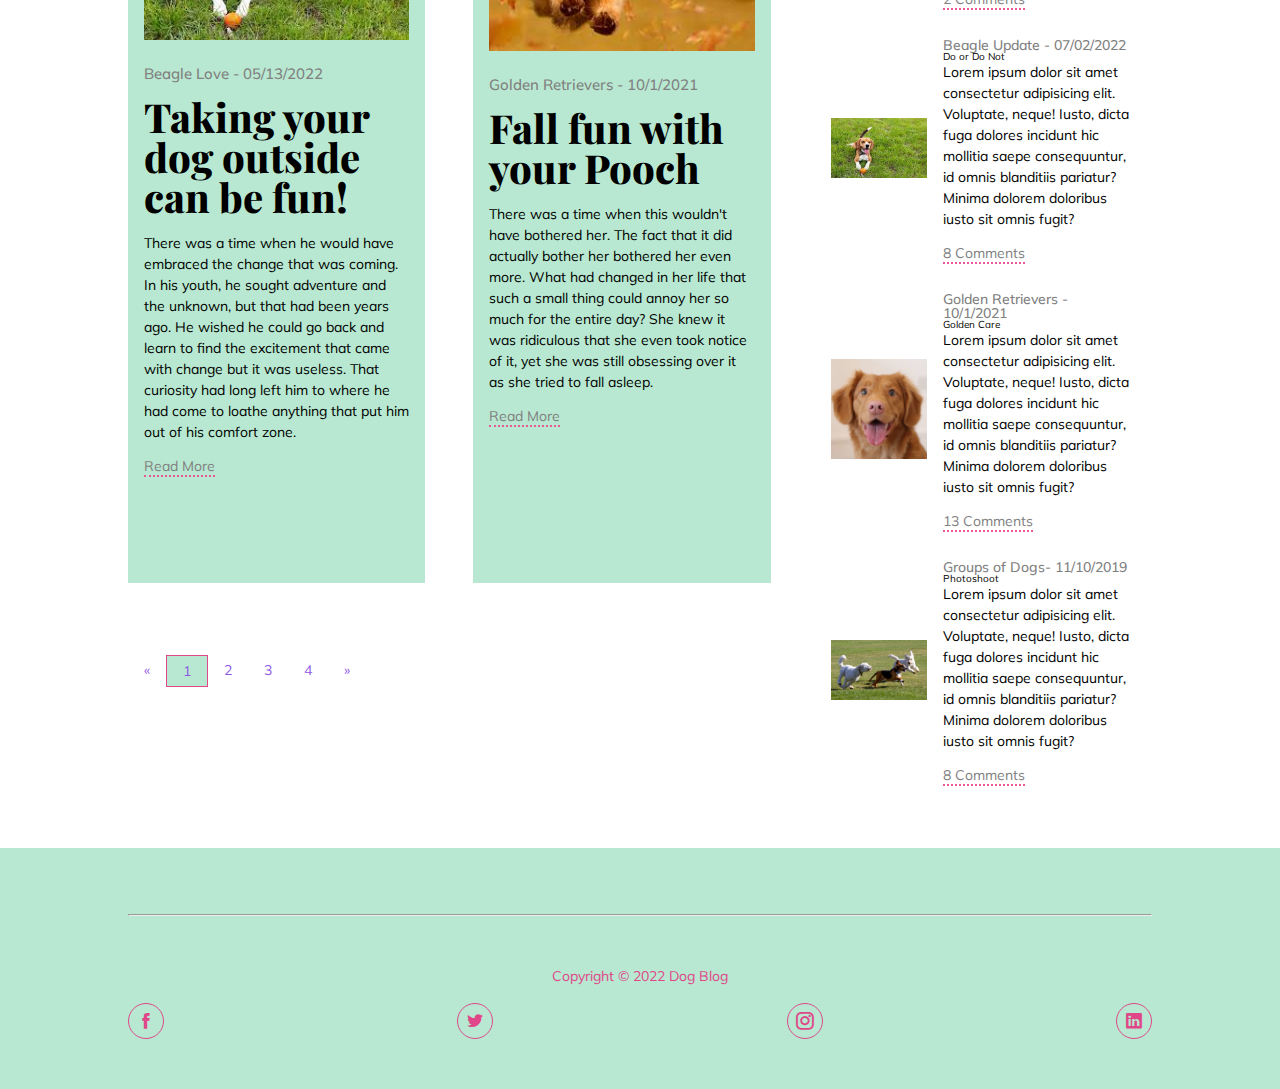
==== commit 9a605985: "finished blog project" ====
--- a/HTML Code/index.html
+++ b/HTML Code/index.html
@@ -62,7 +62,7 @@
                         <img src="../images/golden dog.jpg" alt="golden dog smiling">
                     </div>
                     <div class="blog-content">
-                        <span> Fluffy Dog - 07/0/2022</span>
+                        <span> Fluffy Dog - 07/06/2022</span>
                         <h1> Missing your Puppy?</h1>
                         <p>Nobody really understood Kevin. It wasn't that he was super strange or difficult. It was more
                             that there wasn't enough
@@ -172,6 +172,48 @@
                         <h3> Most Recent Posts</h3>
                         <div class="wrapper">
                             <div class="thumb">
+                                <img src="../images/golden dog jump.jpg" alt="">
+                            </div>
+                            <div class="content">
+                                <span>Fluffy Dog -07/06/2022</span>
+                                <h4>Photoshoot</h4>
+                                <p>Lorem ipsum dolor sit amet consectetur adipisicing elit. Voluptate, neque! Iusto,
+                                    dicta
+                                    fuga dolores incidunt hic mollitia saepe consequuntur, id omnis blanditiis pariatur?
+                                    Minima dolorem doloribus iusto sit omnis fugit?</p>
+                                <a href="">2 Comments</a>
+                            </div>
+                        </div>
+                        <div class="wrapper">
+                            <div class="thumb">
+                                <img src="../images/beagle.jpg" alt="">
+                            </div>
+                            <div class="content">
+                                <span>Beagle Update - 07/02/2022</span>
+                                <h4> Do or Do Not</h4>
+                                <p>Lorem ipsum dolor sit amet consectetur adipisicing elit. Voluptate, neque! Iusto,
+                                    dicta
+                                    fuga dolores incidunt hic mollitia saepe consequuntur, id omnis blanditiis pariatur?
+                                    Minima dolorem doloribus iusto sit omnis fugit?</p>
+                                <a href="">8 Comments</a>
+                            </div>
+                        </div>
+                        <div class="wrapper">
+                            <div class="thumb">
+                                <img src="../images/golden dog.jpg" alt="">
+                            </div>
+                            <div class="content">
+                                <span>Golden Retrievers - 10/1/2021</span>
+                                <h4>Golden Care</h4>
+                                <p>Lorem ipsum dolor sit amet consectetur adipisicing elit. Voluptate, neque! Iusto,
+                                    dicta
+                                    fuga dolores incidunt hic mollitia saepe consequuntur, id omnis blanditiis pariatur?
+                                    Minima dolorem doloribus iusto sit omnis fugit?</p>
+                                <a href="">13 Comments</a>
+                            </div>
+                        </div>
+                        <div class="wrapper">
+                            <div class="thumb">
                                 <img src="../images/dogs.jpg" alt="">
                             </div>
                             <div class="content">
@@ -181,49 +223,7 @@
                                     dicta
                                     fuga dolores incidunt hic mollitia saepe consequuntur, id omnis blanditiis pariatur?
                                     Minima dolorem doloribus iusto sit omnis fugit?</p>
-                                <a href="">8 Comments</a>
-                            </div>
-                        </div>
-                        <div class="wrapper">
-                            <div class="thumb">
-                                <img src="../images/dogs.jpg" alt="">
-                            </div>
-                            <div class="content">
-                                <span>Groups of Dogs- 11/10/2019</span>
-                                <h4>Photoshoot</h4>
-                                <p>Lorem ipsum dolor sit amet consectetur adipisicing elit. Voluptate, neque! Iusto,
-                                    dicta
-                                    fuga dolores incidunt hic mollitia saepe consequuntur, id omnis blanditiis pariatur?
-                                    Minima dolorem doloribus iusto sit omnis fugit?</p>
-                                <a href="">8 Comments</a>
-                            </div>
-                        </div>
-                        <div class="wrapper">
-                            <div class="thumb">
-                                <img src="../images/dogs.jpg" alt="">
-                            </div>
-                            <div class="content">
-                                <span>Groups of Dogs- 11/10/2019</span>
-                                <h4>Photoshoot</h4>
-                                <p>Lorem ipsum dolor sit amet consectetur adipisicing elit. Voluptate, neque! Iusto,
-                                    dicta
-                                    fuga dolores incidunt hic mollitia saepe consequuntur, id omnis blanditiis pariatur?
-                                    Minima dolorem doloribus iusto sit omnis fugit?</p>
-                                <a href="">8 Comments</a>
-                            </div>
-                        </div>
-                        <div class="wrapper">
-                            <div class="thumb">
-                                <img src="../images/dogs.jpg" alt="">
-                            </div>
-                            <div class="content">
-                                <span>Groups of Dogs- 11/10/2019</span>
-                                <h4>Photoshoot</h4>
-                                <p>Lorem ipsum dolor sit amet consectetur adipisicing elit. Voluptate, neque! Iusto,
-                                    dicta
-                                    fuga dolores incidunt hic mollitia saepe consequuntur, id omnis blanditiis pariatur?
-                                    Minima dolorem doloribus iusto sit omnis fugit?</p>
-                                <a href="">8 Comments</a>
+                                <a href=""> 8 Comments</a>
                             </div>
                         </div>
                     </header>
